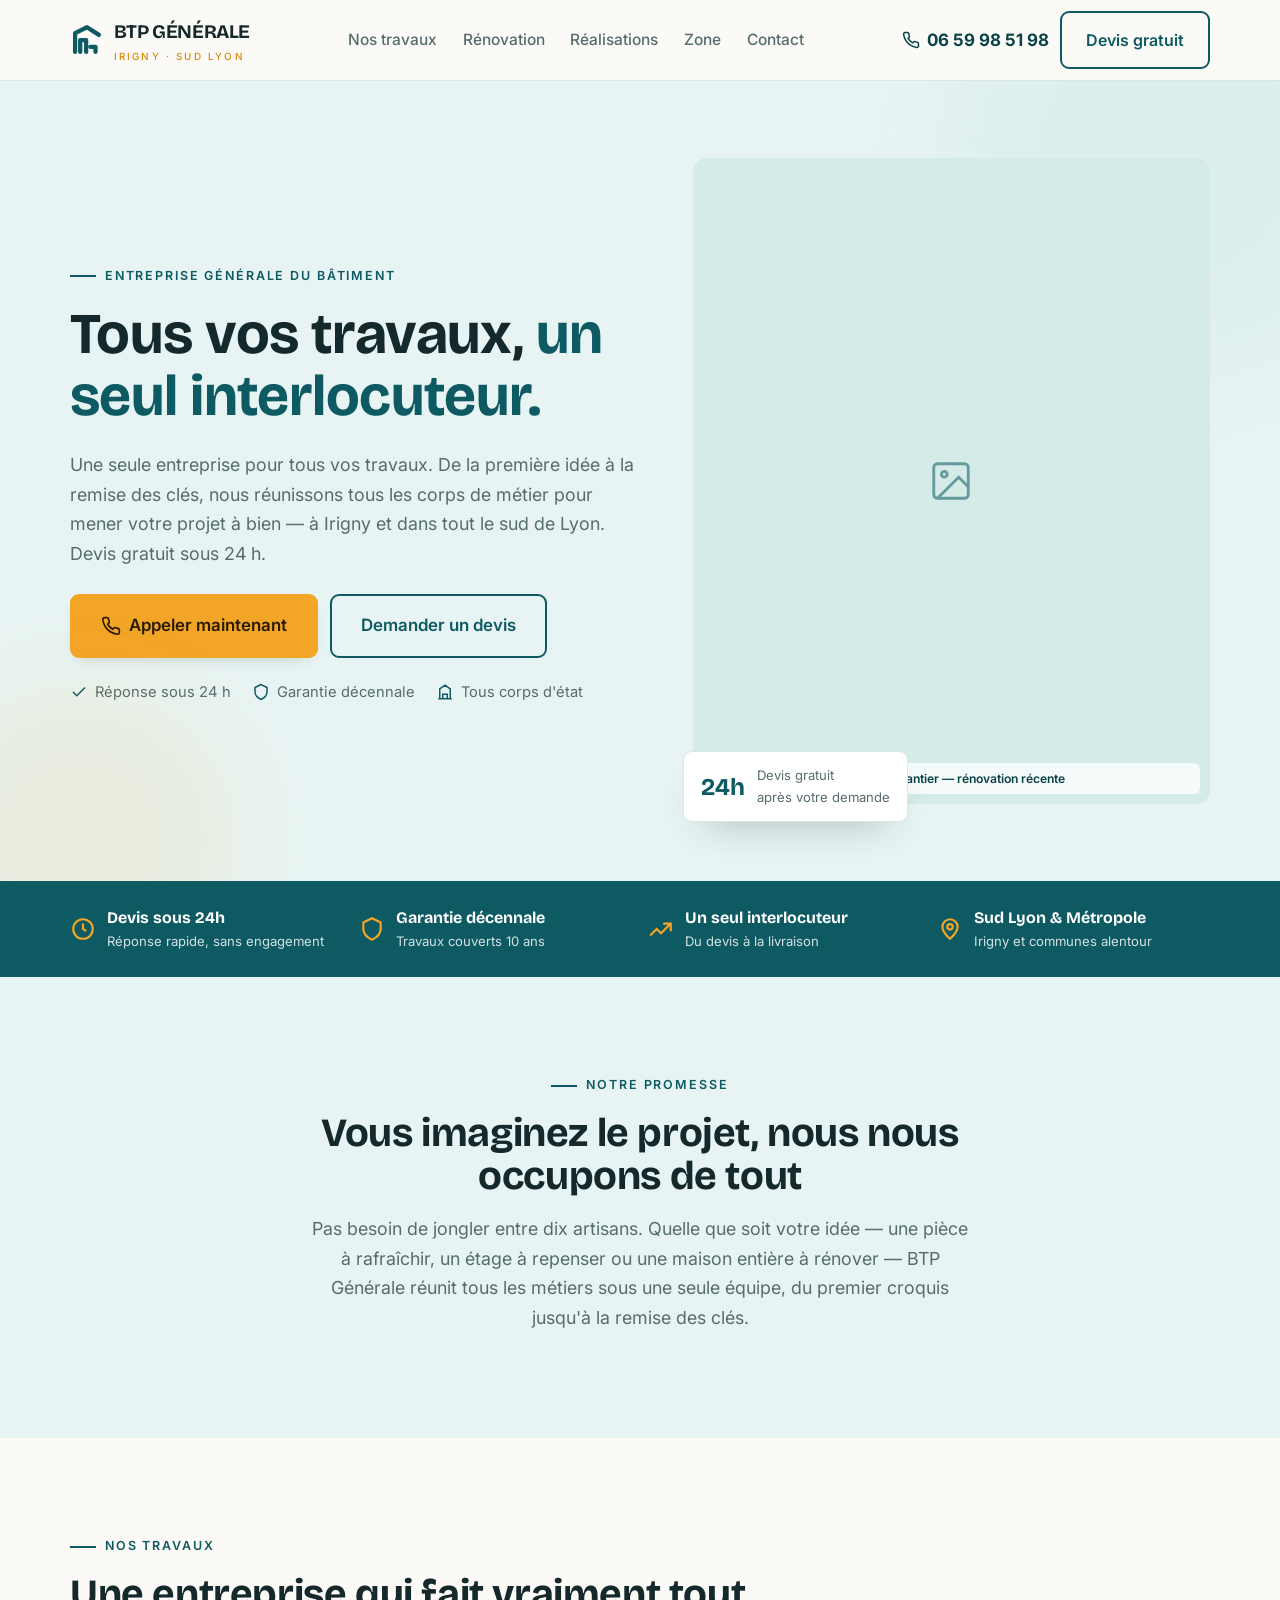
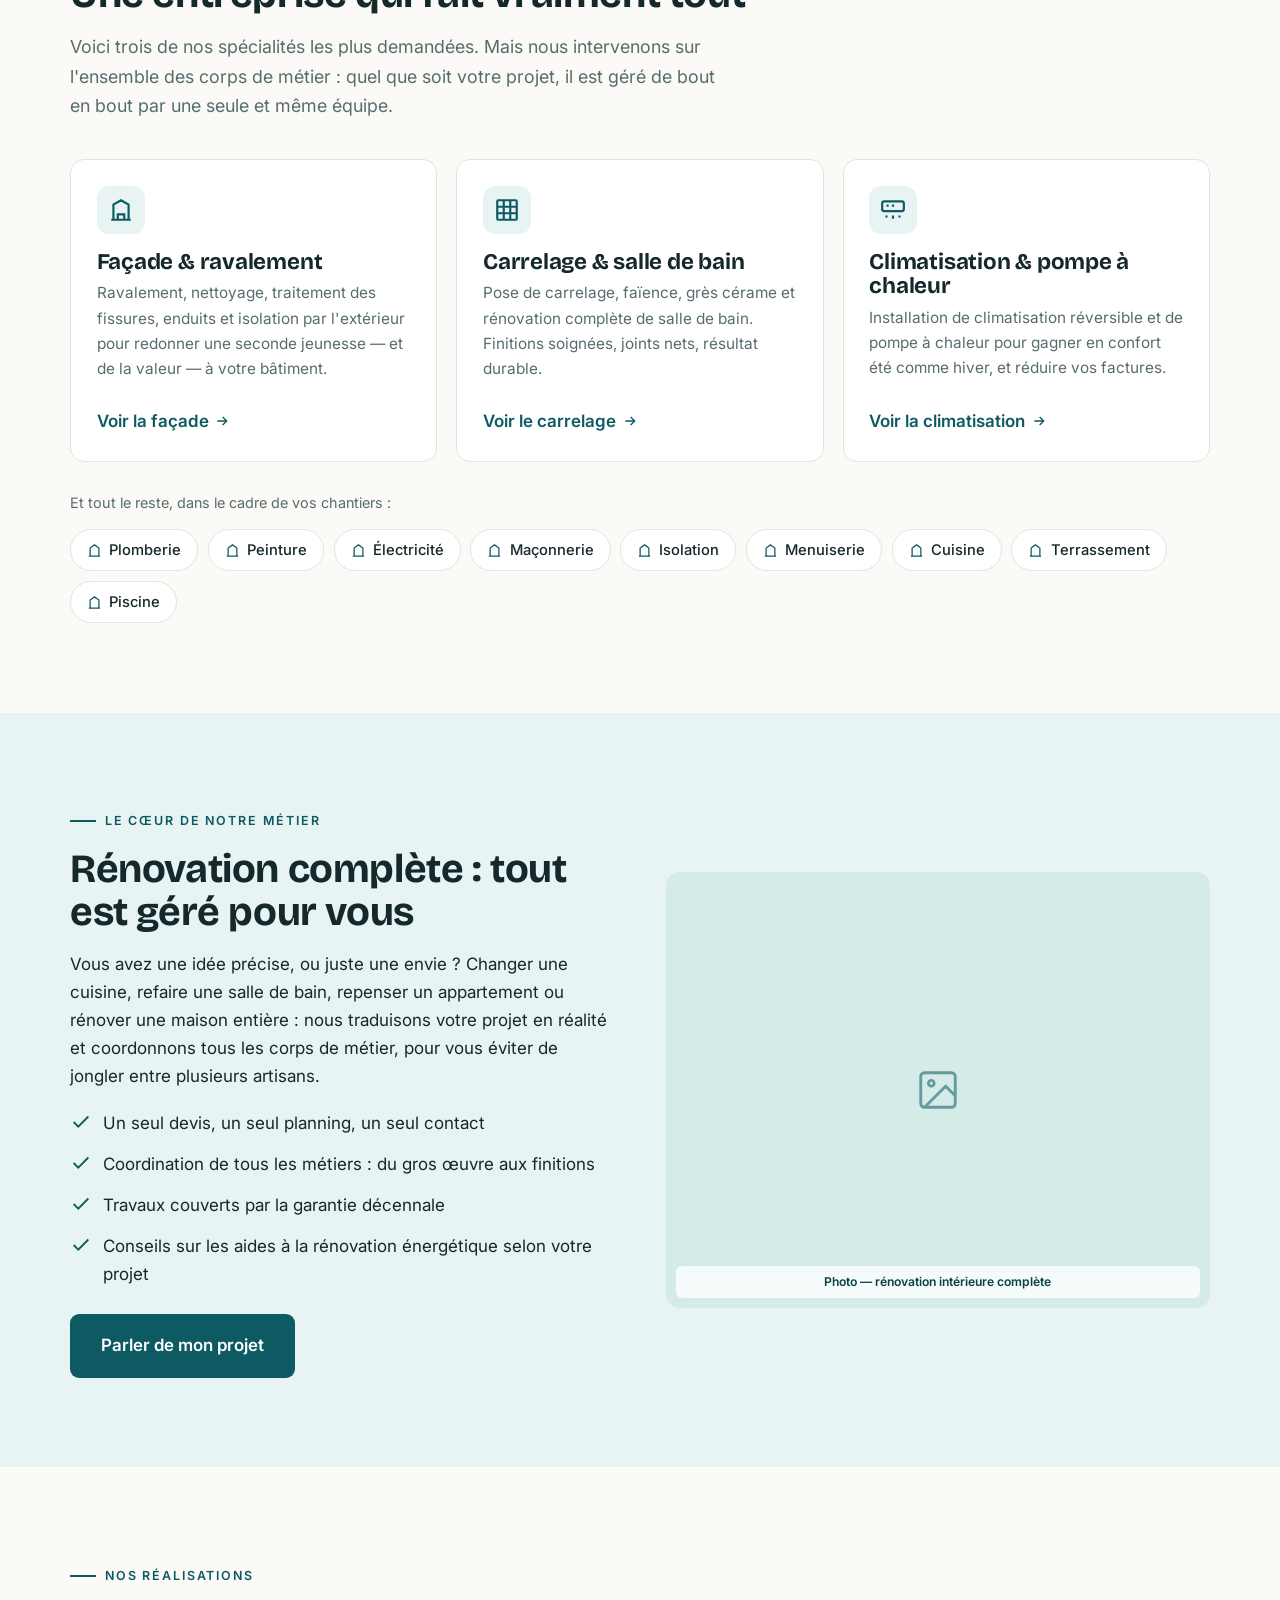
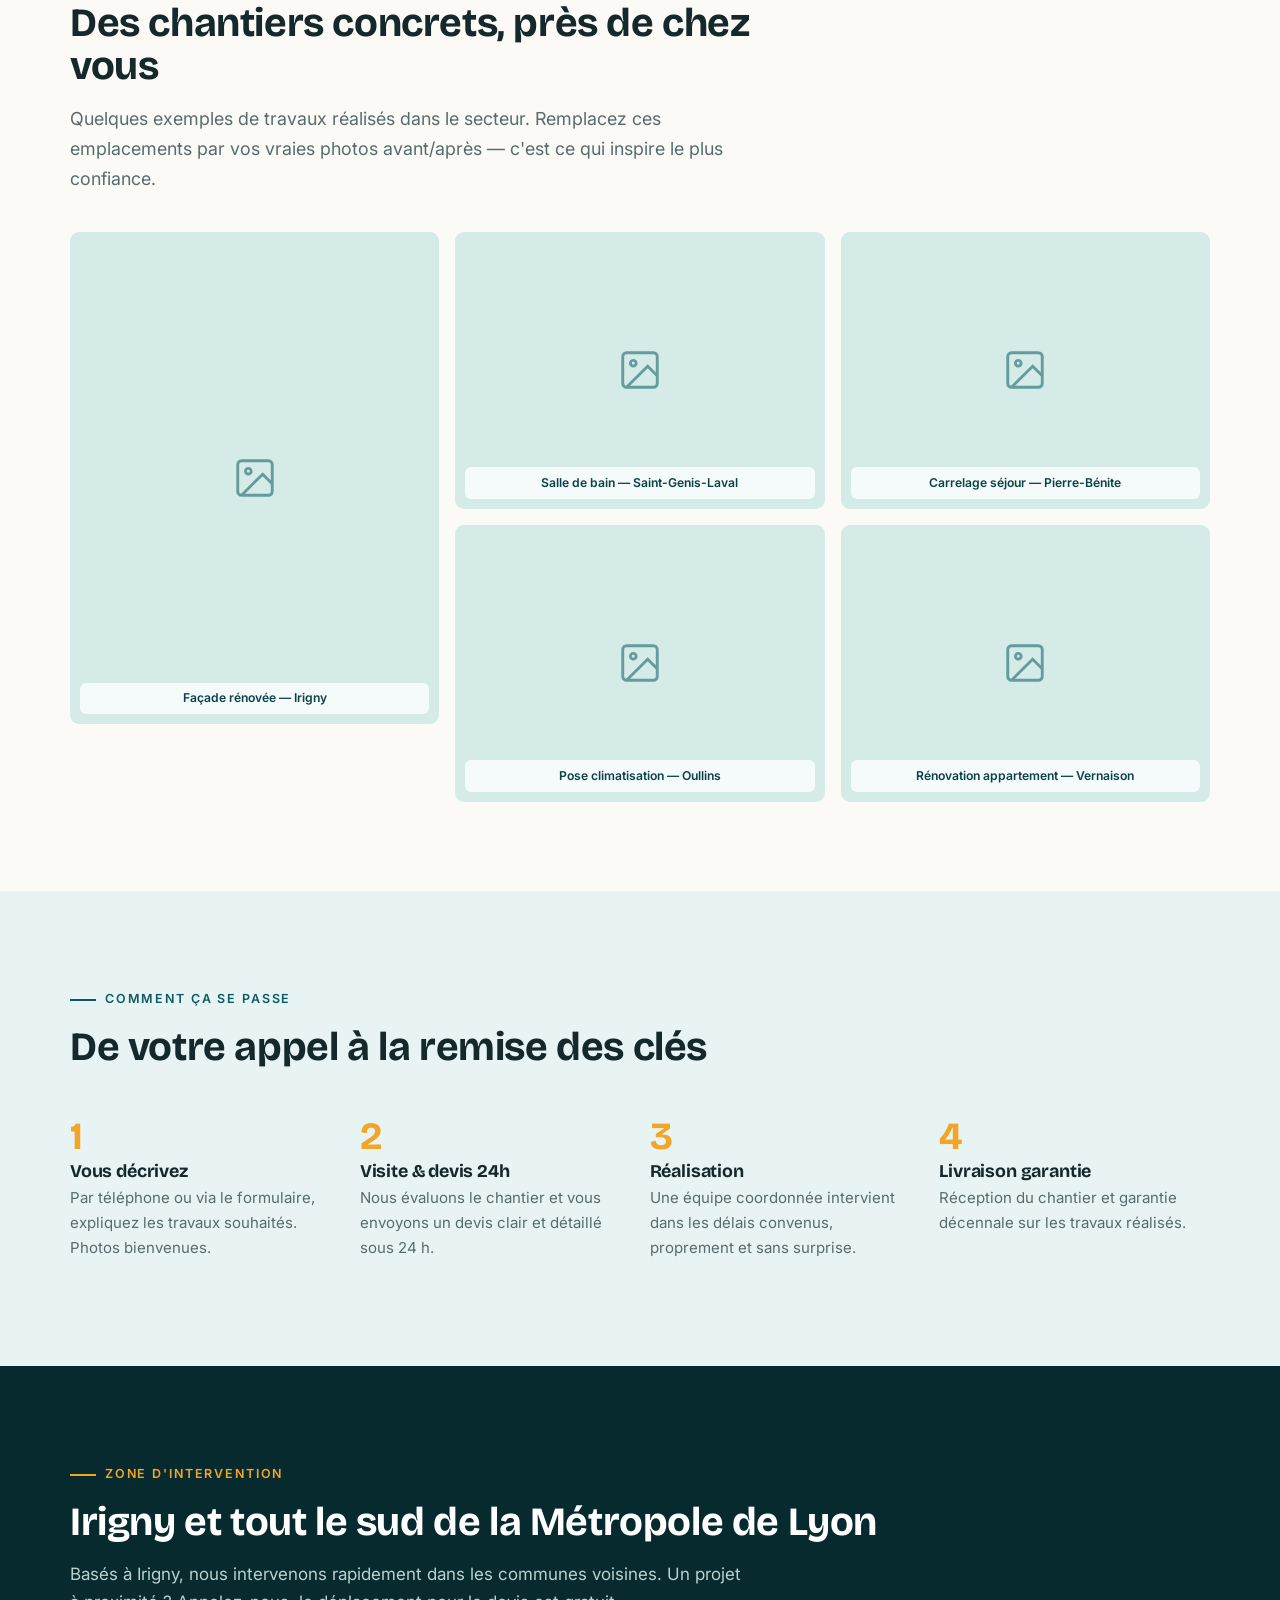
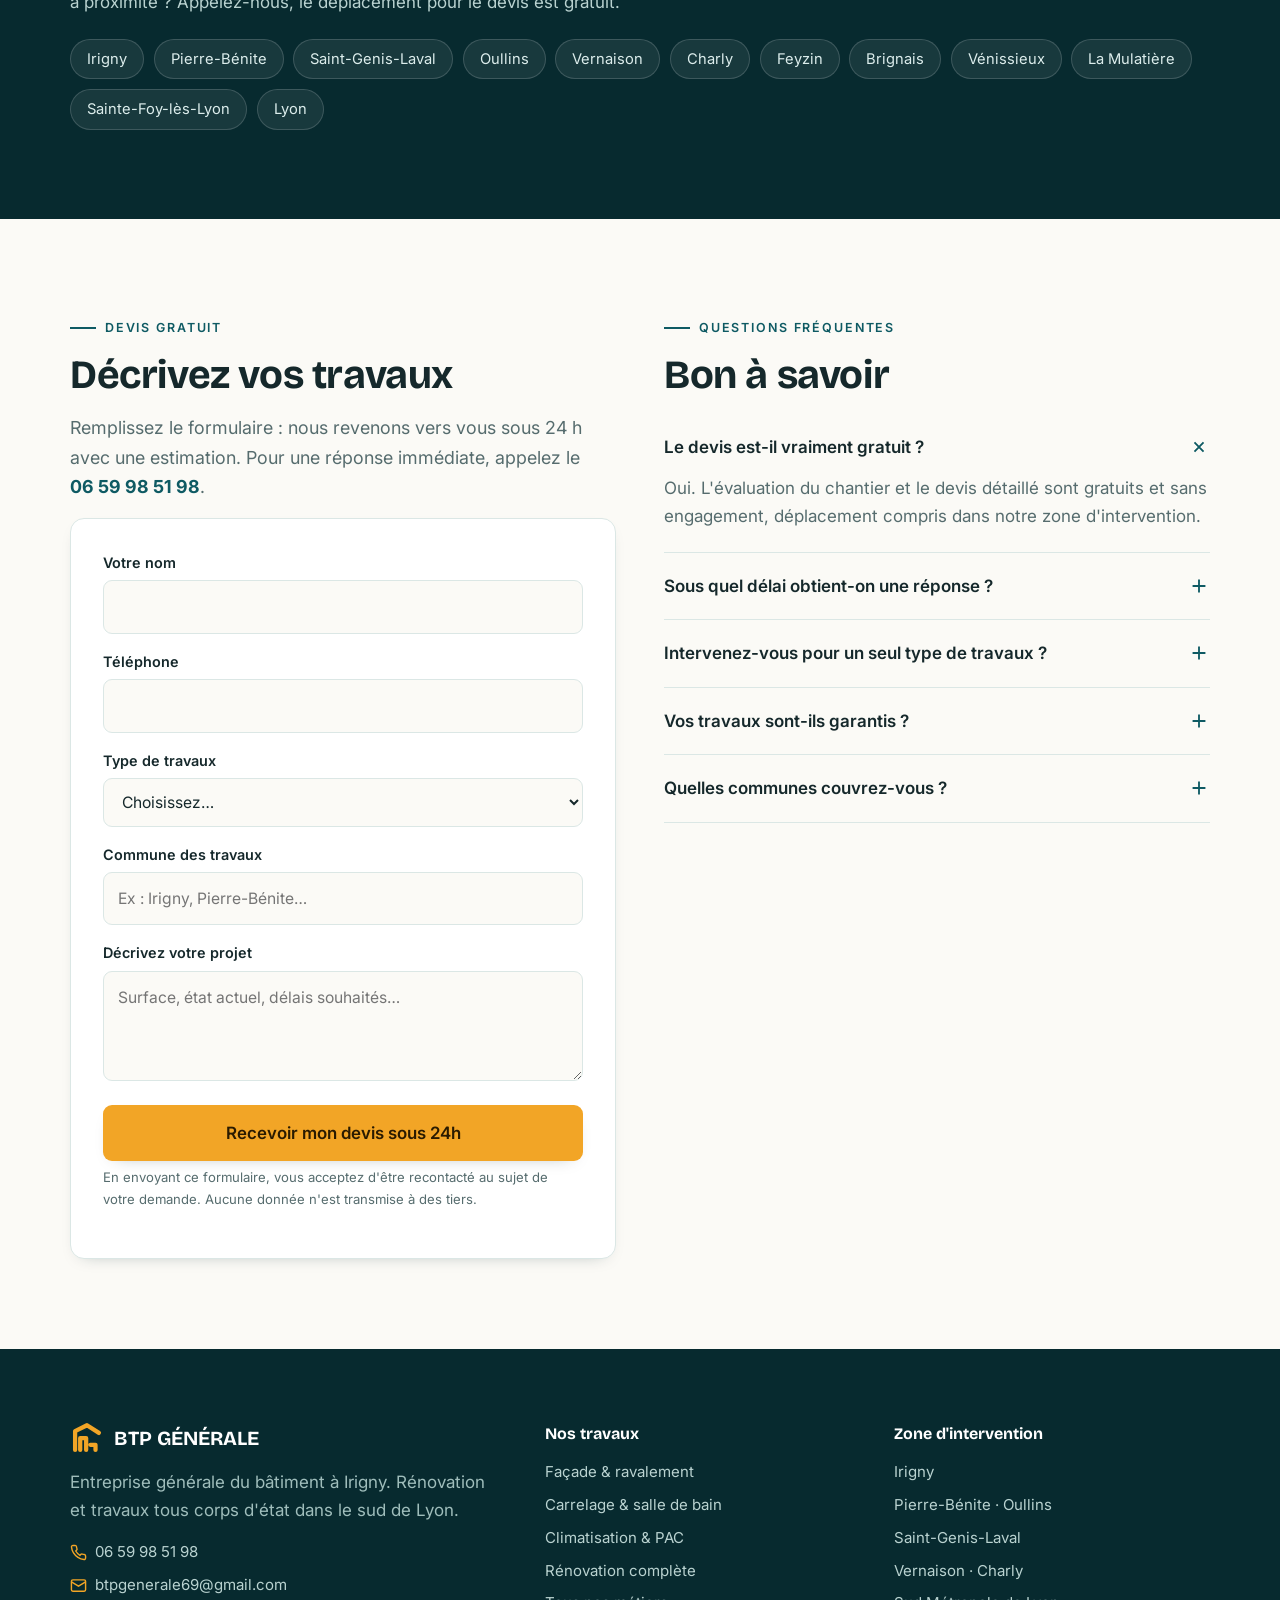
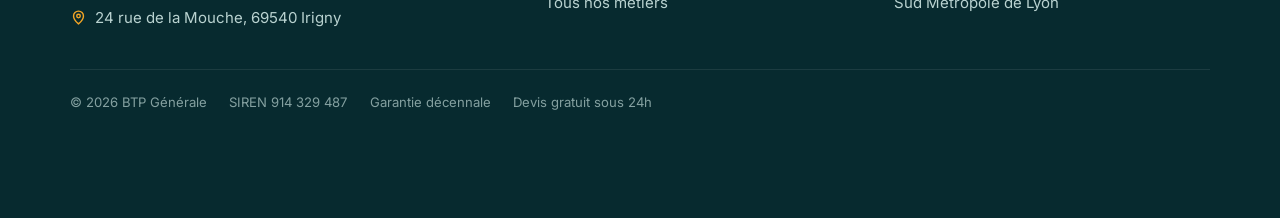
==== index.html @ 3ae877ff "Initial commit: site BTP Générale avec pages métier carrelage, climatisation, rénovation Ajout de ca" ====
<!DOCTYPE html>
<html lang="fr">
<head>
<meta charset="UTF-8">
<meta name="viewport" content="width=device-width, initial-scale=1">
<title>BTP Générale — Rénovation & travaux tous corps d'état à Irigny et sud de Lyon</title>
<meta name="description" content="Entreprise générale du bâtiment à Irigny (sud de Lyon) : façade, carrelage, climatisation, rénovation complète. Un seul interlocuteur, devis gratuit sous 24h. ☎ 06 59 98 51 98.">
<link rel="canonical" href="https://www.btpgenerale.fr/">
<meta property="og:title" content="BTP Générale — Travaux & rénovation à Irigny et sud de Lyon">
<meta property="og:description" content="Tous vos travaux, un seul interlocuteur. Devis gratuit sous 24h. Garantie décennale.">
<meta property="og:type" content="website">
<meta property="og:locale" content="fr_FR">
<link rel="preconnect" href="https://fonts.googleapis.com">
<link rel="preconnect" href="https://fonts.gstatic.com" crossorigin>
<link href="https://fonts.googleapis.com/css2?family=Bricolage+Grotesque:opsz,wght@12..96,600;12..96,700&family=Inter:wght@400;500;600;700&display=swap" rel="stylesheet">
<link rel="stylesheet" href="styles.css">
<script type="application/ld+json">
{
  "@context": "https://schema.org",
  "@type": "GeneralContractor",
  "name": "BTP Générale",
  "image": "https://www.btpgenerale.fr/logo.png",
  "@id": "https://www.btpgenerale.fr/#business",
  "url": "https://www.btpgenerale.fr/",
  "telephone": "+33659985198",
  "email": "btpgenerale69@gmail.com",
  "address": {
    "@type": "PostalAddress",
    "streetAddress": "24 rue de la Mouche",
    "addressLocality": "Irigny",
    "postalCode": "69540",
    "addressRegion": "Auvergne-Rhône-Alpes",
    "addressCountry": "FR"
  },
  "geo": { "@type": "GeoCoordinates", "latitude": 45.676, "longitude": 4.822 },
  "areaServed": [
    "Irigny","Pierre-Bénite","Saint-Genis-Laval","Oullins","Vernaison","Charly",
    "Feyzin","Brignais","Vénissieux","La Mulatière","Sainte-Foy-lès-Lyon","Lyon"
  ],
  "priceRange": "€€",
  "description": "Entreprise générale du bâtiment : façade et ravalement, carrelage, climatisation et pompe à chaleur, rénovation complète tous corps d'état.",
  "identifier": { "@type": "PropertyValue", "propertyID": "SIREN", "value": "914329487" }
}
</script>
</head>
<body>

<!-- ============================ HEADER ============================ -->
<header class="site-header" id="header">
  <div class="wrap header-inner">
    <a class="brand" href="/" aria-label="BTP Générale, accueil">
      <svg class="mark" viewBox="0 0 40 40" aria-hidden="true"><path d="M6 34V12l14-7 14 9M12 34V20h7v14M24 28h6v6"/></svg>
      <span>BTP GÉNÉRALE<small>IRIGNY · SUD LYON</small></span>
    </a>

    <nav class="nav" id="nav" aria-label="Navigation principale">
      <a class="navlink" href="#services">Nos travaux</a>
      <a class="navlink" href="#renovation">Rénovation</a>
      <a class="navlink" href="#realisations">Réalisations</a>
      <a class="navlink" href="#zone">Zone</a>
      <a class="navlink" href="#devis">Contact</a>
    </nav>

    <div class="header-cta">
      <a class="phone-pill" href="tel:+33659985198">
        <svg viewBox="0 0 24 24" fill="none" stroke="currentColor" stroke-width="2" aria-hidden="true"><path d="M22 16.92v3a2 2 0 0 1-2.18 2 19.8 19.8 0 0 1-8.63-3.07 19.5 19.5 0 0 1-6-6 19.8 19.8 0 0 1-3.07-8.67A2 2 0 0 1 4.11 2h3a2 2 0 0 1 2 1.72c.13.96.36 1.9.7 2.81a2 2 0 0 1-.45 2.11L8.09 9.91a16 16 0 0 0 6 6l1.27-1.27a2 2 0 0 1 2.11-.45c.9.34 1.85.57 2.81.7A2 2 0 0 1 22 16.92Z"/></svg>
        06 59 98 51 98
      </a>
      <a class="btn btn--ghost" href="#devis">Devis gratuit</a>
      <button class="nav-toggle" id="navToggle" aria-label="Ouvrir le menu" aria-expanded="false">
        <svg viewBox="0 0 24 24" fill="none" stroke-width="2" stroke-linecap="round"><path d="M3 6h18M3 12h18M3 18h18"/></svg>
      </button>
    </div>
  </div>
</header>

<!-- ============================= HERO ============================= -->
<section class="hero">
  <div class="wrap hero-grid">
    <div>
      <span class="eyebrow">Entreprise générale du bâtiment</span>
      <h1>Tous vos travaux, <span>un seul interlocuteur.</span></h1>
      <p class="lead">Une seule entreprise pour tous vos travaux. De la première idée à la remise des clés, nous réunissons tous les corps de métier pour mener votre projet à bien — à Irigny et dans tout le sud de Lyon. Devis gratuit sous 24&nbsp;h.</p>
      <div class="hero-actions">
        <a class="btn btn--call btn--lg" href="tel:+33659985198">
          <svg viewBox="0 0 24 24" width="20" height="20" fill="none" stroke="currentColor" stroke-width="2" aria-hidden="true"><path d="M22 16.92v3a2 2 0 0 1-2.18 2 19.8 19.8 0 0 1-8.63-3.07 19.5 19.5 0 0 1-6-6 19.8 19.8 0 0 1-3.07-8.67A2 2 0 0 1 4.11 2h3a2 2 0 0 1 2 1.72c.13.96.36 1.9.7 2.81a2 2 0 0 1-.45 2.11L8.09 9.91a16 16 0 0 0 6 6l1.27-1.27a2 2 0 0 1 2.11-.45c.9.34 1.85.57 2.81.7A2 2 0 0 1 22 16.92Z"/></svg>
          Appeler maintenant
        </a>
        <a class="btn btn--ghost btn--lg" href="#devis">Demander un devis</a>
      </div>
      <div class="hero-trust">
        <span><svg viewBox="0 0 24 24" fill="none" stroke="currentColor" stroke-width="2"><path d="M20 6 9 17l-5-5"/></svg> Réponse sous 24&nbsp;h</span>
        <span><svg viewBox="0 0 24 24" fill="none" stroke="currentColor" stroke-width="2"><path d="M12 2 4 6v6c0 5 3.4 7.7 8 10 4.6-2.3 8-5 8-10V6Z"/></svg> Garantie décennale</span>
        <span><svg viewBox="0 0 24 24" fill="none" stroke="currentColor" stroke-width="2"><path d="M3 21h18M5 21V8l7-5 7 5v13M9 21v-6h6v6"/></svg> Tous corps d'état</span>
      </div>
    </div>

    <div class="hero-media">
      <!-- REMPLACER : ajoutez <img src="photos/chantier-1.jpg" alt="..."> dans ce bloc et ajoutez la classe has-img -->
      <div class="photo-ph" data-label="Photo de chantier — rénovation récente">
        <svg viewBox="0 0 24 24" fill="none" stroke="currentColor" stroke-width="1.5"><rect x="3" y="3" width="18" height="18" rx="2"/><circle cx="8.5" cy="8.5" r="1.5"/><path d="m21 15-5-5L5 21"/></svg>
      </div>
      <div class="hero-badge">
        <b>24h</b><small>Devis gratuit<br>après votre demande</small>
      </div>
    </div>
  </div>
</section>

<!-- ====================== BANDE CONFIANCE ========================= -->
<section class="trust-band">
  <div class="wrap">
    <div class="trust-item"><svg viewBox="0 0 24 24" fill="none" stroke="currentColor" stroke-width="2"><circle cx="12" cy="12" r="9"/><path d="M12 7v5l3 2"/></svg><div><b>Devis sous 24h</b><small>Réponse rapide, sans engagement</small></div></div>
    <div class="trust-item"><svg viewBox="0 0 24 24" fill="none" stroke="currentColor" stroke-width="2"><path d="M12 2 4 6v6c0 5 3.4 7.7 8 10 4.6-2.3 8-5 8-10V6Z"/></svg><div><b>Garantie décennale</b><small>Travaux couverts 10 ans</small></div></div>
    <div class="trust-item"><svg viewBox="0 0 24 24" fill="none" stroke="currentColor" stroke-width="2"><path d="M14 7h7v7M21 7l-9 9-4-4-6 6"/></svg><div><b>Un seul interlocuteur</b><small>Du devis à la livraison</small></div></div>
    <div class="trust-item"><svg viewBox="0 0 24 24" fill="none" stroke="currentColor" stroke-width="2"><path d="M12 21s-7-5.5-7-11a7 7 0 0 1 14 0c0 5.5-7 11-7 11Z"/><circle cx="12" cy="10" r="2.5"/></svg><div><b>Sud Lyon & Métropole</b><small>Irigny et communes alentour</small></div></div>
  </div>
</section>

<!-- =========================== PROMESSE =========================== -->
<section class="section section--tint">
  <div class="wrap" style="text-align:center;max-width:760px;margin-inline:auto">
    <span class="eyebrow" style="justify-content:center">Notre promesse</span>
    <h2>Vous imaginez le projet, nous nous occupons de tout</h2>
    <p class="lead" style="margin-inline:auto">Pas besoin de jongler entre dix artisans. Quelle que soit votre idée — une pièce à rafraîchir, un étage à repenser ou une maison entière à rénover — BTP Générale réunit tous les métiers sous une seule équipe, du premier croquis jusqu'à la remise des clés.</p>
  </div>
</section>

<!-- ============================ SERVICES ========================== -->
<section class="section" id="services">
  <div class="wrap">
    <div class="section-head">
      <span class="eyebrow">Nos travaux</span>
      <h2>Une entreprise qui fait vraiment tout</h2>
      <p class="lead">Voici trois de nos spécialités les plus demandées. Mais nous intervenons sur l'ensemble des corps de métier : quel que soit votre projet, il est géré de bout en bout par une seule et même équipe.</p>
    </div>

    <div class="cards">
      <article class="card">
        <div class="ico"><svg viewBox="0 0 24 24" fill="none" stroke="currentColor" stroke-width="2"><path d="M3 21h18M5 21V7l7-4 7 4v14M9 21v-5h6v5M8 11h.01M12 11h.01M16 11h.01"/></svg></div>
        <h3>Façade & ravalement</h3>
        <p>Ravalement, nettoyage, traitement des fissures, enduits et isolation par l'extérieur pour redonner une seconde jeunesse — et de la valeur — à votre bâtiment.</p>
        <a class="more" href="facade.html">Voir la façade <svg viewBox="0 0 24 24" fill="none" stroke="currentColor" stroke-width="2"><path d="M5 12h14M13 6l6 6-6 6"/></svg></a>
      </article>

      <article class="card">
        <div class="ico"><svg viewBox="0 0 24 24" fill="none" stroke="currentColor" stroke-width="2"><rect x="3" y="3" width="18" height="18" rx="1"/><path d="M3 9h18M9 3v18M3 15h18M15 3v18"/></svg></div>
        <h3>Carrelage & salle de bain</h3>
        <p>Pose de carrelage, faïence, grès cérame et rénovation complète de salle de bain. Finitions soignées, joints nets, résultat durable.</p>
        <a class="more" href="carrelage.html">Voir le carrelage <svg viewBox="0 0 24 24" fill="none" stroke="currentColor" stroke-width="2"><path d="M5 12h14M13 6l6 6-6 6"/></svg></a>
      </article>

      <article class="card">
        <div class="ico"><svg viewBox="0 0 24 24" fill="none" stroke="currentColor" stroke-width="2"><rect x="2" y="4" width="20" height="9" rx="2"/><path d="M6 17v2M12 17v3M18 17v2M6 8h2M11 8h2"/></svg></div>
        <h3>Climatisation & pompe à chaleur</h3>
        <p>Installation de climatisation réversible et de pompe à chaleur pour gagner en confort été comme hiver, et réduire vos factures.</p>
        <a class="more" href="climatisation.html">Voir la climatisation <svg viewBox="0 0 24 24" fill="none" stroke="currentColor" stroke-width="2"><path d="M5 12h14M13 6l6 6-6 6"/></svg></a>
      </article>
    </div>

    <div class="chips">
      <span class="label">Et tout le reste, dans le cadre de vos chantiers :</span>
      <span class="chip"><svg viewBox="0 0 24 24" fill="none" stroke="currentColor" stroke-width="2"><path d="M3 21h18M5 21V8l7-5 7 5v13"/></svg> Plomberie</span>
      <span class="chip"><svg viewBox="0 0 24 24" fill="none" stroke="currentColor" stroke-width="2"><path d="M3 21h18M5 21V8l7-5 7 5v13"/></svg> Peinture</span>
      <span class="chip"><svg viewBox="0 0 24 24" fill="none" stroke="currentColor" stroke-width="2"><path d="M3 21h18M5 21V8l7-5 7 5v13"/></svg> Électricité</span>
      <span class="chip"><svg viewBox="0 0 24 24" fill="none" stroke="currentColor" stroke-width="2"><path d="M3 21h18M5 21V8l7-5 7 5v13"/></svg> Maçonnerie</span>
      <span class="chip"><svg viewBox="0 0 24 24" fill="none" stroke="currentColor" stroke-width="2"><path d="M3 21h18M5 21V8l7-5 7 5v13"/></svg> Isolation</span>
      <span class="chip"><svg viewBox="0 0 24 24" fill="none" stroke="currentColor" stroke-width="2"><path d="M3 21h18M5 21V8l7-5 7 5v13"/></svg> Menuiserie</span>
      <span class="chip"><svg viewBox="0 0 24 24" fill="none" stroke="currentColor" stroke-width="2"><path d="M3 21h18M5 21V8l7-5 7 5v13"/></svg> Cuisine</span>
      <span class="chip"><svg viewBox="0 0 24 24" fill="none" stroke="currentColor" stroke-width="2"><path d="M3 21h18M5 21V8l7-5 7 5v13"/></svg> Terrassement</span>
      <span class="chip"><svg viewBox="0 0 24 24" fill="none" stroke="currentColor" stroke-width="2"><path d="M3 21h18M5 21V8l7-5 7 5v13"/></svg> Piscine</span>
    </div>
  </div>
</section>

<!-- =========================== RÉNOVATION ========================= -->
<section class="section section--tint" id="renovation">
  <div class="wrap split">
    <div>
      <span class="eyebrow">Le cœur de notre métier</span>
      <h2>Rénovation complète : tout est géré pour vous</h2>
      <p>Vous avez une idée précise, ou juste une envie&nbsp;? Changer une cuisine, refaire une salle de bain, repenser un appartement ou rénover une maison entière : nous traduisons votre projet en réalité et coordonnons tous les corps de métier, pour vous éviter de jongler entre plusieurs artisans.</p>
      <ul>
        <li><svg viewBox="0 0 24 24" fill="none" stroke="currentColor" stroke-width="2"><path d="M20 6 9 17l-5-5"/></svg> Un seul devis, un seul planning, un seul contact</li>
        <li><svg viewBox="0 0 24 24" fill="none" stroke="currentColor" stroke-width="2"><path d="M20 6 9 17l-5-5"/></svg> Coordination de tous les métiers : du gros œuvre aux finitions</li>
        <li><svg viewBox="0 0 24 24" fill="none" stroke="currentColor" stroke-width="2"><path d="M20 6 9 17l-5-5"/></svg> Travaux couverts par la garantie décennale</li>
        <li><svg viewBox="0 0 24 24" fill="none" stroke="currentColor" stroke-width="2"><path d="M20 6 9 17l-5-5"/></svg> Conseils sur les aides à la rénovation énergétique selon votre projet</li>
      </ul>
      <a class="btn btn--solid btn--lg" href="renovation.html">Parler de mon projet</a>
    </div>
    <div>
      <!-- REMPLACER par une photo de rénovation complète -->
      <div class="photo-ph" data-label="Photo — rénovation intérieure complète">
        <svg viewBox="0 0 24 24" fill="none" stroke="currentColor" stroke-width="1.5"><rect x="3" y="3" width="18" height="18" rx="2"/><circle cx="8.5" cy="8.5" r="1.5"/><path d="m21 15-5-5L5 21"/></svg>
      </div>
    </div>
  </div>
</section>

<!-- ========================= RÉALISATIONS ========================= -->
<section class="section" id="realisations">
  <div class="wrap">
    <div class="section-head">
      <span class="eyebrow">Nos réalisations</span>
      <h2>Des chantiers concrets, près de chez vous</h2>
      <p class="lead">Quelques exemples de travaux réalisés dans le secteur. Remplacez ces emplacements par vos vraies photos avant/après — c'est ce qui inspire le plus confiance.</p>
    </div>
    <!-- REMPLACER chaque .photo-ph par <div class="photo-ph has-img"><img src="photos/xxx.jpg" alt="description"></div> -->
    <div class="gallery">
      <div class="photo-ph tall" data-label="Façade rénovée — Irigny"><svg viewBox="0 0 24 24" fill="none" stroke="currentColor" stroke-width="1.5"><rect x="3" y="3" width="18" height="18" rx="2"/><circle cx="8.5" cy="8.5" r="1.5"/><path d="m21 15-5-5L5 21"/></svg></div>
      <div class="photo-ph" data-label="Salle de bain — Saint-Genis-Laval"><svg viewBox="0 0 24 24" fill="none" stroke="currentColor" stroke-width="1.5"><rect x="3" y="3" width="18" height="18" rx="2"/><circle cx="8.5" cy="8.5" r="1.5"/><path d="m21 15-5-5L5 21"/></svg></div>
      <div class="photo-ph" data-label="Carrelage séjour — Pierre-Bénite"><svg viewBox="0 0 24 24" fill="none" stroke="currentColor" stroke-width="1.5"><rect x="3" y="3" width="18" height="18" rx="2"/><circle cx="8.5" cy="8.5" r="1.5"/><path d="m21 15-5-5L5 21"/></svg></div>
      <div class="photo-ph" data-label="Pose climatisation — Oullins"><svg viewBox="0 0 24 24" fill="none" stroke="currentColor" stroke-width="1.5"><rect x="3" y="3" width="18" height="18" rx="2"/><circle cx="8.5" cy="8.5" r="1.5"/><path d="m21 15-5-5L5 21"/></svg></div>
      <div class="photo-ph" data-label="Rénovation appartement — Vernaison"><svg viewBox="0 0 24 24" fill="none" stroke="currentColor" stroke-width="1.5"><rect x="3" y="3" width="18" height="18" rx="2"/><circle cx="8.5" cy="8.5" r="1.5"/><path d="m21 15-5-5L5 21"/></svg></div>
    </div>
  </div>
</section>

<!-- ========================== PROCESSUS =========================== -->
<section class="section section--tint">
  <div class="wrap">
    <div class="section-head">
      <span class="eyebrow">Comment ça se passe</span>
      <h2>De votre appel à la remise des clés</h2>
    </div>
    <div class="steps">
      <div class="step"><div class="num">1</div><h3>Vous décrivez</h3><p>Par téléphone ou via le formulaire, expliquez les travaux souhaités. Photos bienvenues.</p></div>
      <div class="step"><div class="num">2</div><h3>Visite & devis 24h</h3><p>Nous évaluons le chantier et vous envoyons un devis clair et détaillé sous 24&nbsp;h.</p></div>
      <div class="step"><div class="num">3</div><h3>Réalisation</h3><p>Une équipe coordonnée intervient dans les délais convenus, proprement et sans surprise.</p></div>
      <div class="step"><div class="num">4</div><h3>Livraison garantie</h3><p>Réception du chantier et garantie décennale sur les travaux réalisés.</p></div>
    </div>
  </div>
</section>

<!-- ============================== ZONE ============================ -->
<section class="section section--dark" id="zone">
  <div class="wrap">
    <span class="eyebrow">Zone d'intervention</span>
    <h2>Irigny et tout le sud de la Métropole de Lyon</h2>
    <p style="max-width:62ch;color:#B9D2D0">Basés à Irigny, nous intervenons rapidement dans les communes voisines. Un projet à proximité&nbsp;? Appelez-nous, le déplacement pour le devis est gratuit.</p>
    <div class="zone-list">
      <span>Irigny</span><span>Pierre-Bénite</span><span>Saint-Genis-Laval</span><span>Oullins</span>
      <span>Vernaison</span><span>Charly</span><span>Feyzin</span><span>Brignais</span>
      <span>Vénissieux</span><span>La Mulatière</span><span>Sainte-Foy-lès-Lyon</span><span>Lyon</span>
    </div>
  </div>
</section>

<!-- =========================== DEVIS + FAQ ======================== -->
<section class="section" id="devis">
  <div class="wrap contact-grid">
    <div>
      <span class="eyebrow">Devis gratuit</span>
      <h2>Décrivez vos travaux</h2>
      <p class="lead">Remplissez le formulaire : nous revenons vers vous sous 24&nbsp;h avec une estimation. Pour une réponse immédiate, appelez le <a href="tel:+33659985198"><b>06&nbsp;59&nbsp;98&nbsp;51&nbsp;98</b></a>.</p>

      <form class="form-card" id="devisForm" name="devis" method="POST"
            action="https://formspree.io/f/VOTRE_ID" novalidate>
        <!-- DÉPLOIEMENT : remplacez l'action par votre identifiant Formspree,
             OU si vous hébergez sur Netlify, ajoutez l'attribut « netlify » à cette balise form. -->
        <div class="field">
          <label for="nom">Votre nom</label>
          <input id="nom" name="nom" type="text" autocomplete="name" required>
        </div>
        <div class="field">
          <label for="tel">Téléphone</label>
          <input id="tel" name="telephone" type="tel" autocomplete="tel" required>
        </div>
        <div class="field">
          <label for="type">Type de travaux</label>
          <select id="type" name="type_travaux" required>
            <option value="" selected disabled>Choisissez…</option>
            <option>Façade / ravalement</option>
            <option>Carrelage / salle de bain</option>
            <option>Climatisation / pompe à chaleur</option>
            <option>Rénovation complète</option>
            <option>Plomberie</option>
            <option>Peinture</option>
            <option>Maçonnerie / terrassement</option>
            <option>Piscine</option>
            <option>Autre</option>
          </select>
        </div>
        <div class="field">
          <label for="ville">Commune des travaux</label>
          <input id="ville" name="ville" type="text" placeholder="Ex : Irigny, Pierre-Bénite…">
        </div>
        <div class="field">
          <label for="msg">Décrivez votre projet</label>
          <textarea id="msg" name="message" placeholder="Surface, état actuel, délais souhaités…"></textarea>
        </div>
        <button class="btn btn--call btn--lg" type="submit" style="width:100%">Recevoir mon devis sous 24h</button>
        <p class="form-note">En envoyant ce formulaire, vous acceptez d'être recontacté au sujet de votre demande. Aucune donnée n'est transmise à des tiers.</p>
      </form>
      <div class="form-ok" id="formOk">Merci, votre demande est bien notée. Nous vous recontactons sous 24&nbsp;h. Pour une urgence, appelez le 06&nbsp;59&nbsp;98&nbsp;51&nbsp;98.</div>
    </div>

    <div>
      <span class="eyebrow">Questions fréquentes</span>
      <h2>Bon à savoir</h2>
      <div class="faq">
        <details open>
          <summary>Le devis est-il vraiment gratuit ?<svg class="pm" viewBox="0 0 24 24" fill="none" stroke="currentColor" stroke-width="2"><path d="M12 5v14M5 12h14"/></svg></summary>
          <p>Oui. L'évaluation du chantier et le devis détaillé sont gratuits et sans engagement, déplacement compris dans notre zone d'intervention.</p>
        </details>
        <details>
          <summary>Sous quel délai obtient-on une réponse ?<svg class="pm" viewBox="0 0 24 24" fill="none" stroke="currentColor" stroke-width="2"><path d="M12 5v14M5 12h14"/></svg></summary>
          <p>Nous revenons vers vous sous 24&nbsp;h après votre appel ou votre demande en ligne pour convenir d'une visite et établir le devis.</p>
        </details>
        <details>
          <summary>Intervenez-vous pour un seul type de travaux ?<svg class="pm" viewBox="0 0 24 24" fill="none" stroke="currentColor" stroke-width="2"><path d="M12 5v14M5 12h14"/></svg></summary>
          <p>Oui, aussi bien pour un chantier ciblé (façade, carrelage, climatisation…) que pour une rénovation complète coordonnée de A à Z.</p>
        </details>
        <details>
          <summary>Vos travaux sont-ils garantis ?<svg class="pm" viewBox="0 0 24 24" fill="none" stroke="currentColor" stroke-width="2"><path d="M12 5v14M5 12h14"/></svg></summary>
          <p>Oui, nos travaux sont couverts par la garantie décennale, qui protège les ouvrages réalisés pendant dix ans.</p>
        </details>
        <details>
          <summary>Quelles communes couvrez-vous ?<svg class="pm" viewBox="0 0 24 24" fill="none" stroke="currentColor" stroke-width="2"><path d="M12 5v14M5 12h14"/></svg></summary>
          <p>Irigny et le sud de la Métropole de Lyon : Pierre-Bénite, Saint-Genis-Laval, Oullins, Vernaison, Charly, Feyzin, Brignais, Vénissieux et Lyon.</p>
        </details>
      </div>
    </div>
  </div>
</section>

<!-- ============================= FOOTER =========================== -->
<footer class="site-footer">
  <div class="wrap footer-grid">
    <div>
      <div class="foot-brand">
        <svg class="mark" width="34" height="34" viewBox="0 0 40 40" aria-hidden="true"><path d="M6 34V12l14-7 14 9M12 34V20h7v14M24 28h6v6" fill="none" stroke-width="5" stroke-linecap="round" stroke-linejoin="round"/></svg>
        BTP GÉNÉRALE
      </div>
      <p style="color:#9FBDBB;max-width:38ch">Entreprise générale du bâtiment à Irigny. Rénovation et travaux tous corps d'état dans le sud de Lyon.</p>
      <div class="foot-contact">
        <a href="tel:+33659985198"><svg viewBox="0 0 24 24" fill="none" stroke="currentColor" stroke-width="2"><path d="M22 16.92v3a2 2 0 0 1-2.18 2 19.8 19.8 0 0 1-8.63-3.07 19.5 19.5 0 0 1-6-6 19.8 19.8 0 0 1-3.07-8.67A2 2 0 0 1 4.11 2h3a2 2 0 0 1 2 1.72c.13.96.36 1.9.7 2.81a2 2 0 0 1-.45 2.11L8.09 9.91a16 16 0 0 0 6 6l1.27-1.27a2 2 0 0 1 2.11-.45c.9.34 1.85.57 2.81.7A2 2 0 0 1 22 16.92Z"/></svg> 06 59 98 51 98</a>
        <a href="mailto:btpgenerale69@gmail.com"><svg viewBox="0 0 24 24" fill="none" stroke="currentColor" stroke-width="2"><rect x="2" y="4" width="20" height="16" rx="2"/><path d="m22 7-10 6L2 7"/></svg> btpgenerale69@gmail.com</a>
        <span style="display:inline-flex;gap:.5rem;align-items:flex-start"><svg viewBox="0 0 24 24" width="17" height="17" fill="none" stroke="var(--ambre)" stroke-width="2" style="flex:none;margin-top:3px"><path d="M12 21s-7-5.5-7-11a7 7 0 0 1 14 0c0 5.5-7 11-7 11Z"/><circle cx="12" cy="10" r="2.5"/></svg> 24 rue de la Mouche, 69540 Irigny</span>
      </div>
    </div>

    <div>
      <h4>Nos travaux</h4>
      <ul>
        <li><a href="facade.html">Façade & ravalement</a></li>
        <li><a href="carrelage.html">Carrelage & salle de bain</a></li>
        <li><a href="climatisation.html">Climatisation & PAC</a></li>
        <li><a href="renovation.html">Rénovation complète</a></li>
        <li><a href="#services">Tous nos métiers</a></li>
      </ul>
    </div>

    <div>
      <h4>Zone d'intervention</h4>
      <ul>
        <li><a href="#zone">Irigny</a></li>
        <li><a href="#zone">Pierre-Bénite · Oullins</a></li>
        <li><a href="#zone">Saint-Genis-Laval</a></li>
        <li><a href="#zone">Vernaison · Charly</a></li>
        <li><a href="#zone">Sud Métropole de Lyon</a></li>
      </ul>
    </div>
  </div>
  <div class="wrap legal">
    <span>© <span id="year"></span> BTP Générale</span>
    <span>SIREN 914 329 487</span>
    <span>Garantie décennale</span>
    <span>Devis gratuit sous 24h</span>
  </div>
</footer>

<!-- ====================== BARRE D'APPEL MOBILE ==================== -->
<div class="callbar">
  <a class="btn btn--call" href="tel:+33659985198">
    <svg viewBox="0 0 24 24" width="20" height="20" fill="none" stroke="currentColor" stroke-width="2"><path d="M22 16.92v3a2 2 0 0 1-2.18 2 19.8 19.8 0 0 1-8.63-3.07 19.5 19.5 0 0 1-6-6 19.8 19.8 0 0 1-3.07-8.67A2 2 0 0 1 4.11 2h3a2 2 0 0 1 2 1.72c.13.96.36 1.9.7 2.81a2 2 0 0 1-.45 2.11L8.09 9.91a16 16 0 0 0 6 6l1.27-1.27a2 2 0 0 1 2.11-.45c.9.34 1.85.57 2.81.7A2 2 0 0 1 22 16.92Z"/></svg>
    Appeler
  </a>
  <a class="btn btn--solid" href="#devis">Devis 24h</a>
</div>

<script>
  document.getElementById('year').textContent = new Date().getFullYear();

  // Menu mobile
  var toggle = document.getElementById('navToggle'), nav = document.getElementById('nav');
  toggle.addEventListener('click', function () {
    var open = nav.classList.toggle('is-open');
    toggle.setAttribute('aria-expanded', open);
  });
  nav.querySelectorAll('a').forEach(function (a) {
    a.addEventListener('click', function () { nav.classList.remove('is-open'); toggle.setAttribute('aria-expanded', false); });
  });

  // Ombre du header au scroll
  var header = document.getElementById('header');
  window.addEventListener('scroll', function () {
    header.classList.toggle('is-scrolled', window.scrollY > 8);
  }, { passive: true });

  // Confirmation du formulaire (à brancher sur votre service d'envoi)
  var form = document.getElementById('devisForm'), ok = document.getElementById('formOk');
  form.addEventListener('submit', function (e) {
    if (!form.checkValidity()) return;       // laisse la validation native opérer
    if (form.action.indexOf('VOTRE_ID') !== -1) {  // pas encore branché : démo
      e.preventDefault();
      form.style.display = 'none';
      ok.style.display = 'block';
      ok.scrollIntoView({ behavior: 'smooth', block: 'center' });
    }
  });
</script>
</body>
</html>
---- styles.css ----
/* ===========================================================
   BTP GÉNÉRALE — Système de design partagé
   Couleurs dérivées du logo (bleu-canard, aqua, ambre).
   Mobile-first, sans framework, rapide à charger.
   =========================================================== */

:root {
  /* Couleurs */
  --ink:      #15282B;   /* texte principal */
  --ink-2:    #566C6E;   /* texte secondaire */
  --petrol:   #0E5A63;   /* couleur de marque */
  --petrol-d: #0A4248;   /* marque foncée */
  --encre:    #072A2F;   /* fonds sombres (header/footer) */
  --brume:    #E8F4F3;   /* lavis aqua clair */
  --brume-2:  #D4EBE8;   /* lavis aqua un peu plus dense */
  --ambre:    #F2A526;   /* couleur d'action (CTA) */
  --ambre-d:  #D98A0E;   /* CTA survol */
  --craie:    #FBFAF6;   /* fond de page */
  --white:    #FFFFFF;
  --line:     #DBE7E5;   /* bordures discrètes */

  /* Typographie */
  --font-display: 'Bricolage Grotesque', system-ui, -apple-system, sans-serif;
  --font-body:    'Inter', system-ui, -apple-system, sans-serif;

  --radius: 14px;
  --radius-sm: 9px;
  --shadow: 0 18px 40px -24px rgba(7, 42, 47, .45);
  --shadow-sm: 0 6px 18px -12px rgba(7, 42, 47, .4);
  --maxw: 1140px;
}

/* ----------------------------- Base ----------------------------- */
* { box-sizing: border-box; }
html { scroll-behavior: smooth; -webkit-text-size-adjust: 100%; }
@media (prefers-reduced-motion: reduce) {
  html { scroll-behavior: auto; }
  * { animation: none !important; transition: none !important; }
}

body {
  margin: 0;
  font-family: var(--font-body);
  color: var(--ink);
  background: var(--craie);
  line-height: 1.65;
  font-size: 17px;
  -webkit-font-smoothing: antialiased;
}

h1, h2, h3 { font-family: var(--font-display); font-weight: 700; line-height: 1.08; color: var(--ink); margin: 0 0 .4em; letter-spacing: -.01em; }
h1 { font-size: clamp(2.2rem, 5.4vw, 3.6rem); }
h2 { font-size: clamp(1.7rem, 3.6vw, 2.5rem); }
h3 { font-size: clamp(1.15rem, 2vw, 1.4rem); }
p  { margin: 0 0 1rem; }
a  { color: var(--petrol); text-decoration: none; }
img { max-width: 100%; display: block; }

:focus-visible { outline: 3px solid var(--ambre); outline-offset: 2px; border-radius: 4px; }

/* ----------------------------- Layout --------------------------- */
.wrap { width: min(var(--maxw), 92%); margin-inline: auto; }
.section { padding: clamp(3.4rem, 7vw, 6rem) 0; }
.section--tint { background: var(--brume); }
.section--dark { background: var(--encre); color: #DCEDEC; }
.section--dark h2, .section--dark h3 { color: #fff; }

.eyebrow {
  display: inline-flex; align-items: center; gap: .55rem;
  font-weight: 600; font-size: .78rem; letter-spacing: .15em;
  text-transform: uppercase; color: var(--petrol); margin-bottom: 1rem;
}
.section--dark .eyebrow { color: var(--ambre); }
.eyebrow::before { content: ""; width: 26px; height: 2px; background: currentColor; display: inline-block; }

.lead { font-size: 1.12rem; color: var(--ink-2); max-width: 60ch; }

/* Signature "toiture" reprise du logo */
.roof { display: block; width: 100%; height: 26px; color: var(--petrol); opacity: .9; }
.roof path { fill: none; stroke: currentColor; stroke-width: 2.4; stroke-linecap: round; stroke-linejoin: round; }

/* ----------------------------- Boutons -------------------------- */
.btn {
  display: inline-flex; align-items: center; justify-content: center; gap: .5rem;
  font-family: var(--font-body); font-weight: 600; font-size: 1rem;
  padding: .85rem 1.5rem; border-radius: var(--radius-sm);
  border: 2px solid transparent; cursor: pointer; transition: transform .15s ease, background .15s ease, box-shadow .15s ease;
  text-align: center;
}
.btn:hover { transform: translateY(-2px); }
.btn--call { background: var(--ambre); color: #2A1B00; box-shadow: var(--shadow-sm); }
.btn--call:hover { background: var(--ambre-d); }
.btn--solid { background: var(--petrol); color: #fff; }
.btn--solid:hover { background: var(--petrol-d); }
.btn--ghost { background: transparent; color: var(--petrol); border-color: var(--petrol); }
.btn--ghost:hover { background: var(--petrol); color: #fff; }
.section--dark .btn--ghost { color: #fff; border-color: rgba(255,255,255,.5); }
.section--dark .btn--ghost:hover { background: #fff; color: var(--encre); }
.btn--lg { padding: 1rem 1.8rem; font-size: 1.06rem; }

/* ----------------------------- Header --------------------------- */
.site-header {
  position: sticky; top: 0; z-index: 50;
  background: rgba(251,250,246,.92); backdrop-filter: blur(8px);
  border-bottom: 1px solid var(--line); transition: box-shadow .2s ease;
}
.site-header.is-scrolled { box-shadow: var(--shadow-sm); }
.header-inner { display: flex; align-items: center; justify-content: space-between; gap: 1rem; padding: .7rem 0; }
.brand { display: flex; align-items: center; gap: .6rem; font-family: var(--font-display); font-weight: 700; font-size: 1.2rem; color: var(--ink); letter-spacing: -.02em; }
.brand .mark { width: 34px; height: 34px; flex: none; }
.brand .mark path { fill: none; stroke: var(--petrol); stroke-width: 5; stroke-linecap: round; stroke-linejoin: round; }
.brand small { display: block; font-family: var(--font-body); font-weight: 500; font-size: .62rem; letter-spacing: .22em; color: var(--ambre-d); }

.nav { display: flex; align-items: center; gap: 1.6rem; }
.nav a.navlink { color: var(--ink-2); font-weight: 500; font-size: .97rem; }
.nav a.navlink:hover { color: var(--petrol); }
.header-cta { display: flex; align-items: center; gap: .7rem; }
.phone-pill { display: inline-flex; align-items: center; gap: .45rem; font-weight: 700; color: var(--petrol-d); white-space: nowrap; }
.phone-pill svg { width: 18px; height: 18px; }

.nav-toggle { display: none; background: none; border: 0; padding: .4rem; cursor: pointer; }
.nav-toggle svg { width: 28px; height: 28px; stroke: var(--ink); }

@media (max-width: 900px) {
  .nav { position: fixed; inset: 64px 0 auto 0; flex-direction: column; align-items: stretch;
    background: var(--craie); border-bottom: 1px solid var(--line); padding: 1rem 4%; gap: .2rem;
    transform: translateY(-130%); transition: transform .25s ease; box-shadow: var(--shadow); }
  .nav.is-open { transform: translateY(0); }
  .nav a.navlink { padding: .7rem 0; border-bottom: 1px solid var(--line); }
  .nav-toggle { display: inline-flex; }
  .header-cta .btn--ghost { display: none; }
}

/* ----------------------------- Hero ----------------------------- */
.hero { position: relative; background: var(--brume); overflow: hidden; }
.hero::before, .hero::after { content: ""; position: absolute; border-radius: 50%; filter: blur(40px); opacity: .5; pointer-events: none; }
.hero::before { width: 460px; height: 460px; background: var(--brume-2); top: -160px; right: -120px; }
.hero::after  { width: 320px; height: 320px; background: rgba(242,165,38,.18); bottom: -120px; left: -80px; }
.hero-grid { position: relative; display: grid; grid-template-columns: 1.05fr .95fr; gap: clamp(1.5rem, 4vw, 3.5rem); align-items: center; padding: clamp(2.8rem, 6vw, 5rem) 0; }
.hero h1 span { color: var(--petrol); }
.hero .lead { margin-bottom: 1.6rem; }
.hero-actions { display: flex; flex-wrap: wrap; gap: .8rem; margin-bottom: 1.4rem; }
.hero-trust { display: flex; flex-wrap: wrap; gap: 1.3rem; font-size: .92rem; color: var(--ink-2); }
.hero-trust span { display: inline-flex; align-items: center; gap: .45rem; }
.hero-trust svg { width: 18px; height: 18px; color: var(--petrol); flex: none; }

.hero-media { position: relative; }
.hero-media .photo-ph { aspect-ratio: 4/5; border-radius: var(--radius); }
.hero-badge {
  position: absolute; bottom: -18px; left: -10px; background: var(--white);
  border-radius: var(--radius-sm); box-shadow: var(--shadow); padding: .8rem 1.1rem;
  display: flex; align-items: center; gap: .7rem; border: 1px solid var(--line);
}
.hero-badge b { font-family: var(--font-display); font-size: 1.5rem; color: var(--petrol); line-height: 1; }
.hero-badge small { display: block; color: var(--ink-2); font-size: .82rem; }

@media (max-width: 820px) {
  .hero-grid { grid-template-columns: 1fr; }
  .hero-media { order: -1; max-width: 420px; }
  .hero-media .photo-ph { aspect-ratio: 16/11; }
}

/* ------------------------- Bande confiance ---------------------- */
.trust-band { background: var(--petrol); color: #fff; }
.trust-band .wrap { display: grid; grid-template-columns: repeat(4, 1fr); gap: 1rem; padding: 1.5rem 0; }
.trust-item { display: flex; align-items: center; gap: .7rem; }
.trust-item svg { width: 26px; height: 26px; color: var(--ambre); flex: none; }
.trust-item b { font-family: var(--font-display); display: block; font-size: 1rem; }
.trust-item small { display: block; opacity: .82; font-size: .82rem; }
@media (max-width: 760px) { .trust-band .wrap { grid-template-columns: 1fr 1fr; } }

/* ----------------------------- Services ------------------------- */
.section-head { max-width: 62ch; margin-bottom: 2.4rem; }
.cards { display: grid; grid-template-columns: repeat(3, 1fr); gap: 1.2rem; }
@media (max-width: 860px) { .cards { grid-template-columns: 1fr; } }
.card {
  background: var(--white); border: 1px solid var(--line); border-radius: var(--radius);
  padding: 1.6rem; display: flex; flex-direction: column; transition: transform .18s ease, box-shadow .18s ease, border-color .18s ease;
}
.card:hover { transform: translateY(-4px); box-shadow: var(--shadow); border-color: var(--brume-2); }
.card .ico { width: 48px; height: 48px; border-radius: 12px; background: var(--brume); display: grid; place-items: center; margin-bottom: 1rem; }
.card .ico svg { width: 26px; height: 26px; color: var(--petrol); }
.card h3 { margin-bottom: .4rem; }
.card p { color: var(--ink-2); font-size: .96rem; flex-grow: 1; }
.card .more { font-weight: 600; color: var(--petrol); display: inline-flex; align-items: center; gap: .35rem; margin-top: .6rem; }
.card .more svg { width: 16px; height: 16px; transition: transform .15s ease; }
.card:hover .more svg { transform: translateX(3px); }

.chips { display: flex; flex-wrap: wrap; gap: .6rem; margin-top: 1.8rem; }
.chips .label { width: 100%; color: var(--ink-2); font-size: .9rem; margin-bottom: .3rem; }
.chip { background: var(--white); border: 1px solid var(--line); border-radius: 999px; padding: .5rem 1rem; font-size: .92rem; font-weight: 500; color: var(--ink); display: inline-flex; align-items: center; gap: .45rem; }
.chip svg { width: 15px; height: 15px; color: var(--petrol); }

/* --------------------------- Rénovation ------------------------- */
.split { display: grid; grid-template-columns: 1fr 1fr; gap: clamp(1.5rem, 4vw, 3.5rem); align-items: center; }
@media (max-width: 860px) { .split { grid-template-columns: 1fr; } }
.split ul { list-style: none; padding: 0; margin: 1.2rem 0 1.6rem; display: grid; gap: .8rem; }
.split ul li { display: flex; gap: .7rem; align-items: flex-start; }
.split ul li svg { width: 22px; height: 22px; color: var(--petrol); flex: none; margin-top: 2px; }
.split .photo-ph { aspect-ratio: 5/4; border-radius: var(--radius); }

/* -------------------------- Réalisations ------------------------ */
.gallery { display: grid; grid-template-columns: repeat(3, 1fr); gap: 1rem; }
.gallery .photo-ph { aspect-ratio: 4/3; border-radius: var(--radius-sm); }
.gallery .tall { grid-row: span 2; aspect-ratio: 3/4; }
@media (max-width: 860px) { .gallery { grid-template-columns: 1fr 1fr; } .gallery .tall { grid-row: auto; aspect-ratio: 4/3; } }
@media (max-width: 520px) { .gallery { grid-template-columns: 1fr; } }

/* --------------------------- Processus -------------------------- */
.steps { display: grid; grid-template-columns: repeat(4, 1fr); gap: 1.2rem; counter-reset: step; }
@media (max-width: 860px) { .steps { grid-template-columns: 1fr 1fr; } }
@media (max-width: 480px) { .steps { grid-template-columns: 1fr; } }
.step { position: relative; padding-top: .6rem; }
.step .num { font-family: var(--font-display); font-weight: 700; font-size: 2.4rem; color: var(--ambre); line-height: 1; }
.step h3 { margin: .4rem 0 .3rem; font-size: 1.12rem; }
.step p { color: var(--ink-2); font-size: .94rem; }

/* ------------------------------ Zone ---------------------------- */
.zone-list { display: flex; flex-wrap: wrap; gap: .6rem; margin-top: 1.4rem; }
.zone-list span { background: rgba(255,255,255,.07); border: 1px solid rgba(255,255,255,.16); border-radius: 999px; padding: .45rem 1rem; font-size: .92rem; }

/* ------------------------- Devis + FAQ -------------------------- */
.contact-grid { display: grid; grid-template-columns: 1fr 1fr; gap: clamp(1.5rem, 4vw, 3rem); align-items: start; }
@media (max-width: 860px) { .contact-grid { grid-template-columns: 1fr; } }

.form-card { background: var(--white); border: 1px solid var(--line); border-radius: var(--radius); padding: clamp(1.4rem, 3vw, 2rem); box-shadow: var(--shadow-sm); }
.field { margin-bottom: 1rem; }
.field label { display: block; font-weight: 600; font-size: .9rem; margin-bottom: .35rem; }
.field input, .field select, .field textarea {
  width: 100%; padding: .8rem .9rem; border: 1.5px solid var(--line); border-radius: var(--radius-sm);
  font: inherit; font-size: .98rem; color: var(--ink); background: var(--craie);
}
.field textarea { min-height: 110px; resize: vertical; }
.field input:focus, .field select:focus, .field textarea:focus { border-color: var(--petrol); outline: none; }
.form-note { font-size: .82rem; color: var(--ink-2); margin-top: .4rem; }
.form-ok { display: none; background: var(--brume); border: 1px solid var(--brume-2); color: var(--petrol-d); padding: 1rem; border-radius: var(--radius-sm); font-weight: 500; }

.faq details { border-bottom: 1px solid var(--line); padding: .35rem 0; }
.faq summary { cursor: pointer; list-style: none; font-weight: 600; padding: .85rem 0; display: flex; justify-content: space-between; gap: 1rem; align-items: center; }
.faq summary::-webkit-details-marker { display: none; }
.faq summary .pm { width: 22px; height: 22px; flex: none; color: var(--petrol); transition: transform .2s ease; }
.faq details[open] summary .pm { transform: rotate(45deg); }
.faq details p { color: var(--ink-2); padding: 0 0 1rem; margin: 0; }

/* ----------------------------- Footer --------------------------- */
.site-footer { background: var(--encre); color: #B9D2D0; padding: clamp(3rem,6vw,4.5rem) 0 6.5rem; }
.footer-grid { display: grid; grid-template-columns: 1.4fr 1fr 1fr; gap: 2rem; }
@media (max-width: 760px) { .footer-grid { grid-template-columns: 1fr; gap: 1.6rem; } }
.site-footer h4 { font-family: var(--font-display); color: #fff; font-size: 1rem; margin: 0 0 .8rem; }
.site-footer a { color: #B9D2D0; }
.site-footer a:hover { color: var(--ambre); }
.site-footer ul { list-style: none; padding: 0; margin: 0; display: grid; gap: .5rem; font-size: .94rem; }
.foot-brand { display: flex; align-items: center; gap: .6rem; font-family: var(--font-display); font-weight: 700; color: #fff; font-size: 1.25rem; margin-bottom: .8rem; }
.foot-brand .mark path { stroke: var(--ambre); }
.foot-contact { font-size: .94rem; display: grid; gap: .5rem; }
.foot-contact a { display: inline-flex; align-items: center; gap: .5rem; }
.foot-contact svg { width: 17px; height: 17px; color: var(--ambre); flex: none; }
.legal { border-top: 1px solid rgba(255,255,255,.12); margin-top: 2.4rem; padding-top: 1.4rem; font-size: .82rem; opacity: .7; display: flex; flex-wrap: wrap; gap: .4rem 1.4rem; }

/* ----------------------- Barre d'appel mobile ------------------- */
.callbar { position: fixed; bottom: 0; left: 0; right: 0; z-index: 60; display: none;
  background: var(--white); border-top: 1px solid var(--line); padding: .55rem 4%; gap: .6rem;
  box-shadow: 0 -8px 24px -16px rgba(7,42,47,.5); }
.callbar .btn { flex: 1; }
@media (max-width: 760px) { .callbar { display: flex; } }

/* ------------------- Emplacements photos (à remplacer) ---------- */
.photo-ph {
  position: relative; width: 100%; background: var(--brume-2);
  display: grid; place-items: center; overflow: hidden; color: var(--petrol);
}
.photo-ph::after {
  content: attr(data-label); position: absolute; bottom: 10px; left: 10px; right: 10px;
  font-size: .76rem; font-weight: 600; color: var(--petrol-d); background: rgba(255,255,255,.78);
  padding: .35rem .55rem; border-radius: 6px; text-align: center;
}
.photo-ph svg { width: 46px; height: 46px; opacity: .55; }
.photo-ph img { position: absolute; inset: 0; width: 100%; height: 100%; object-fit: cover; }
.photo-ph.has-img::after { display: none; }

/* Page de service : fil d'ariane + en-tête */
.crumb { font-size: .88rem; color: var(--ink-2); padding-top: 1.4rem; }
.crumb a { color: var(--ink-2); } .crumb a:hover { color: var(--petrol); }
.svc-hero { background: var(--brume); }
.svc-hero .hero-grid { padding-top: clamp(1.5rem,4vw,2.5rem); }
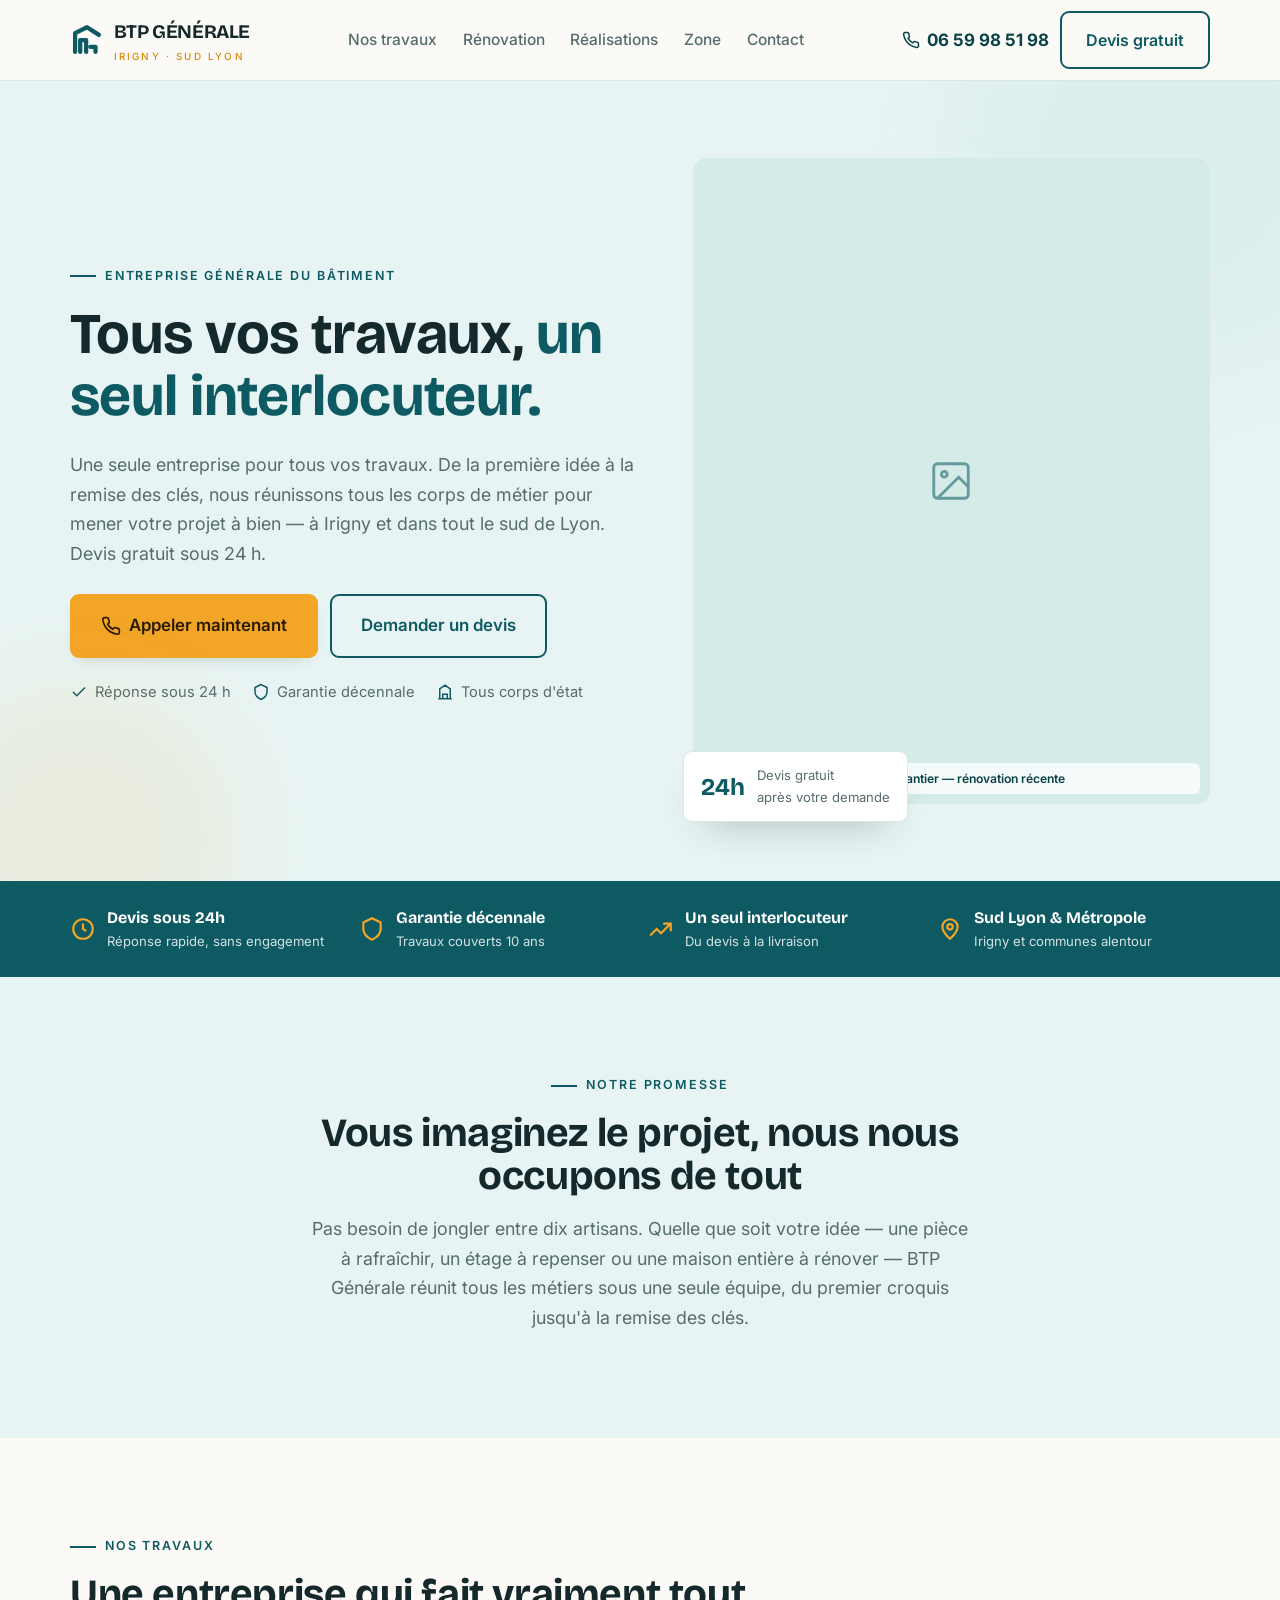
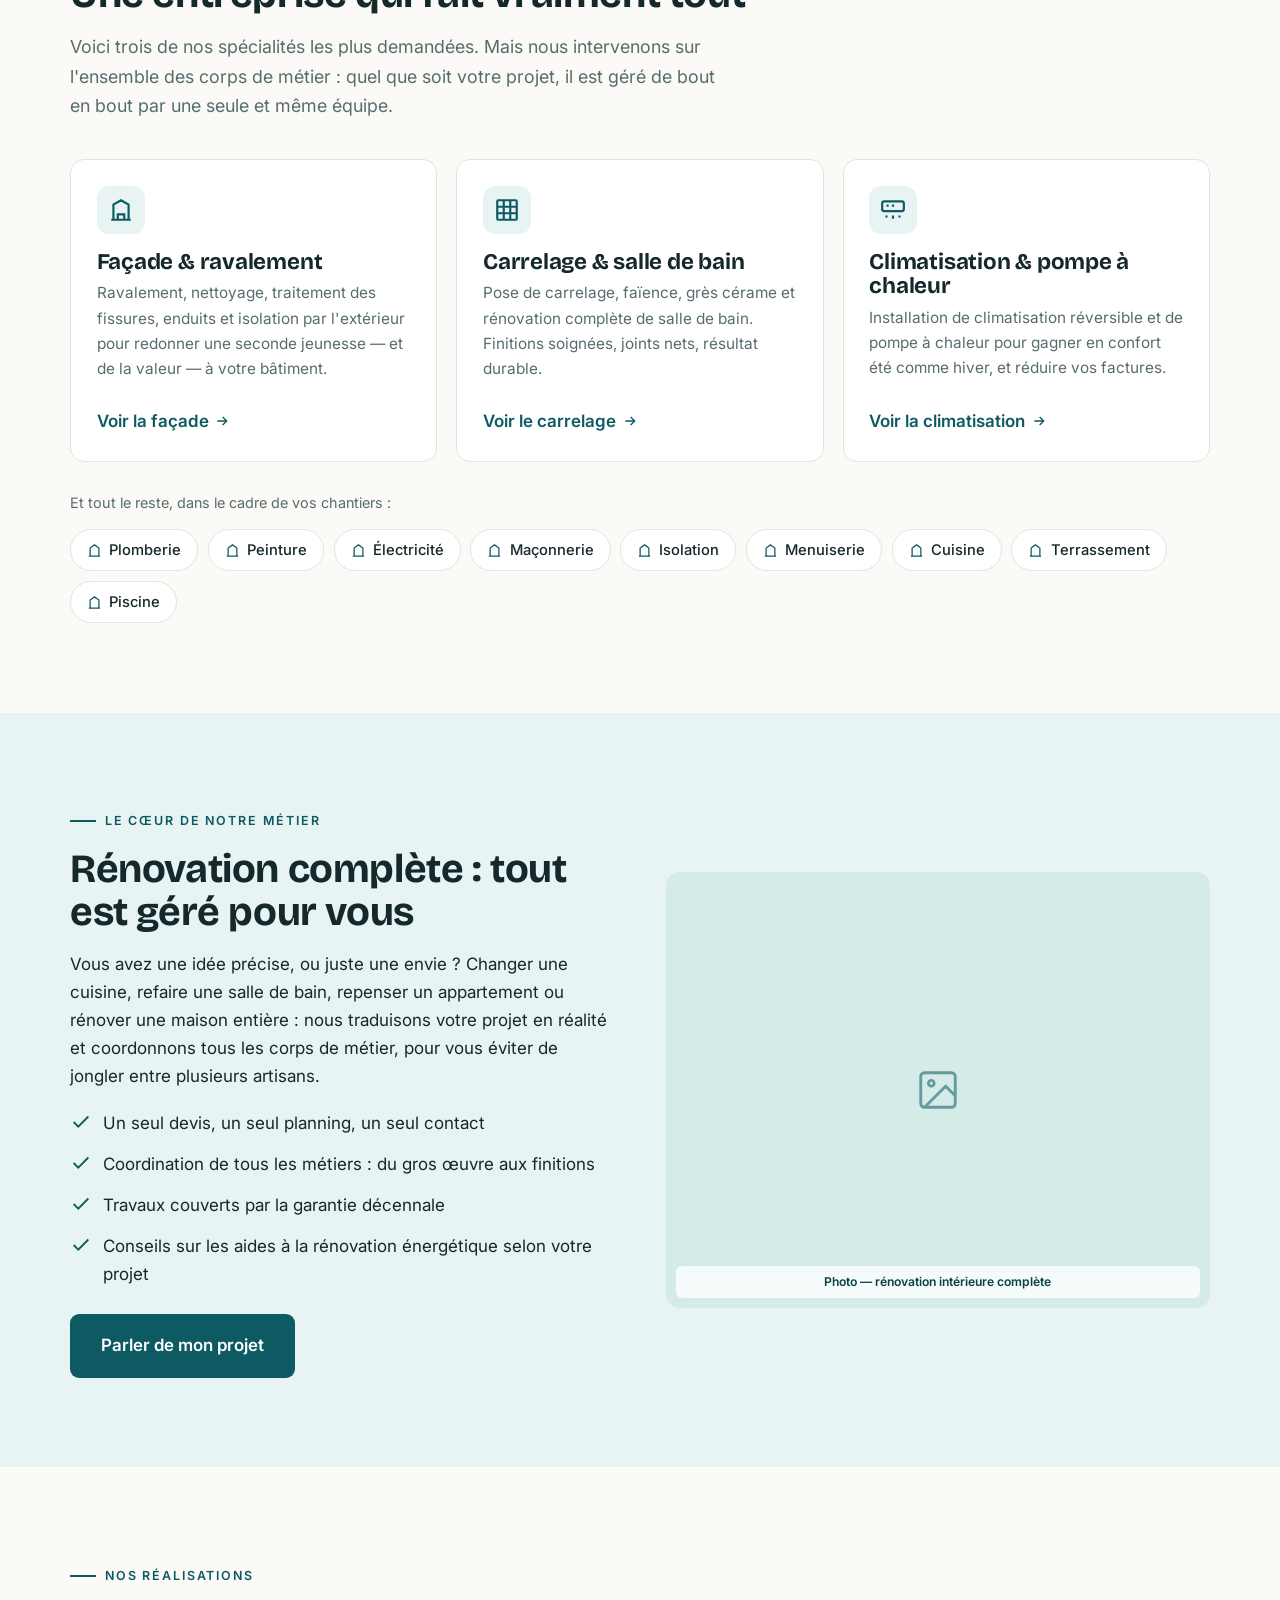
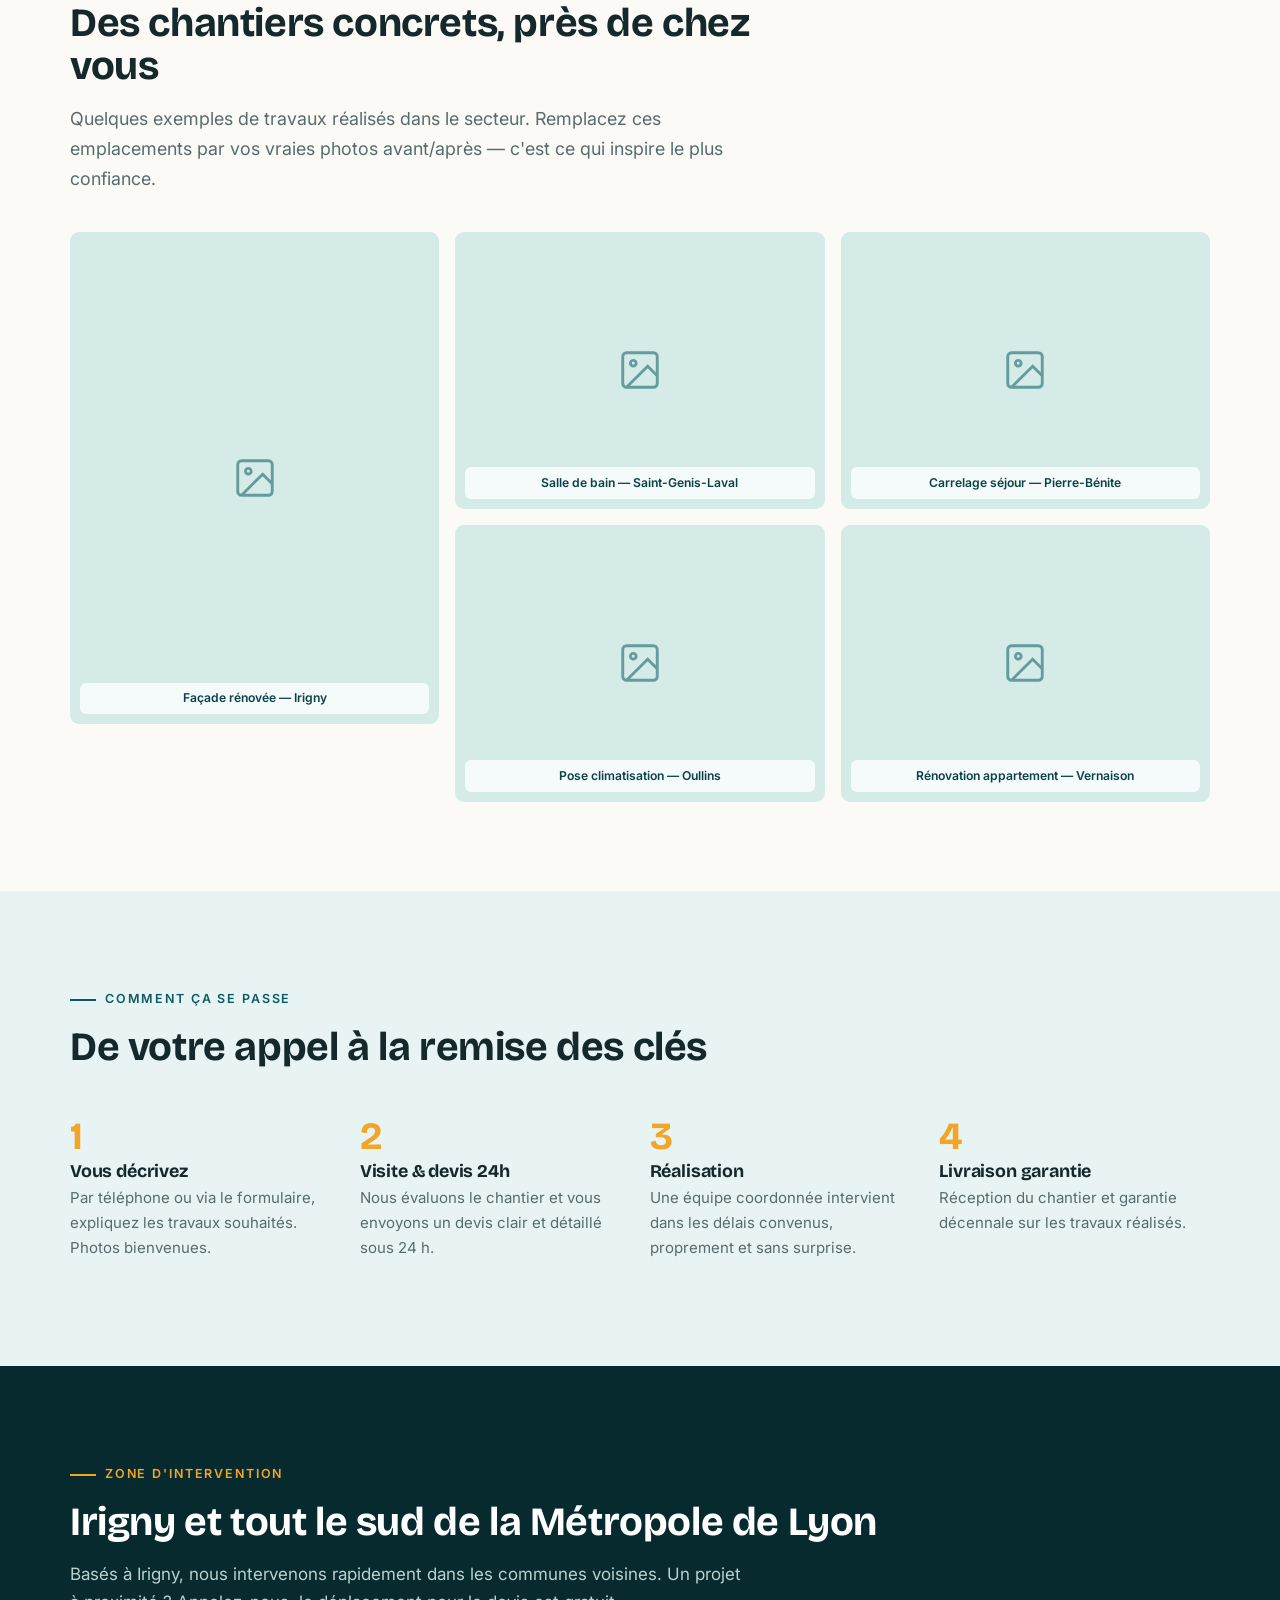
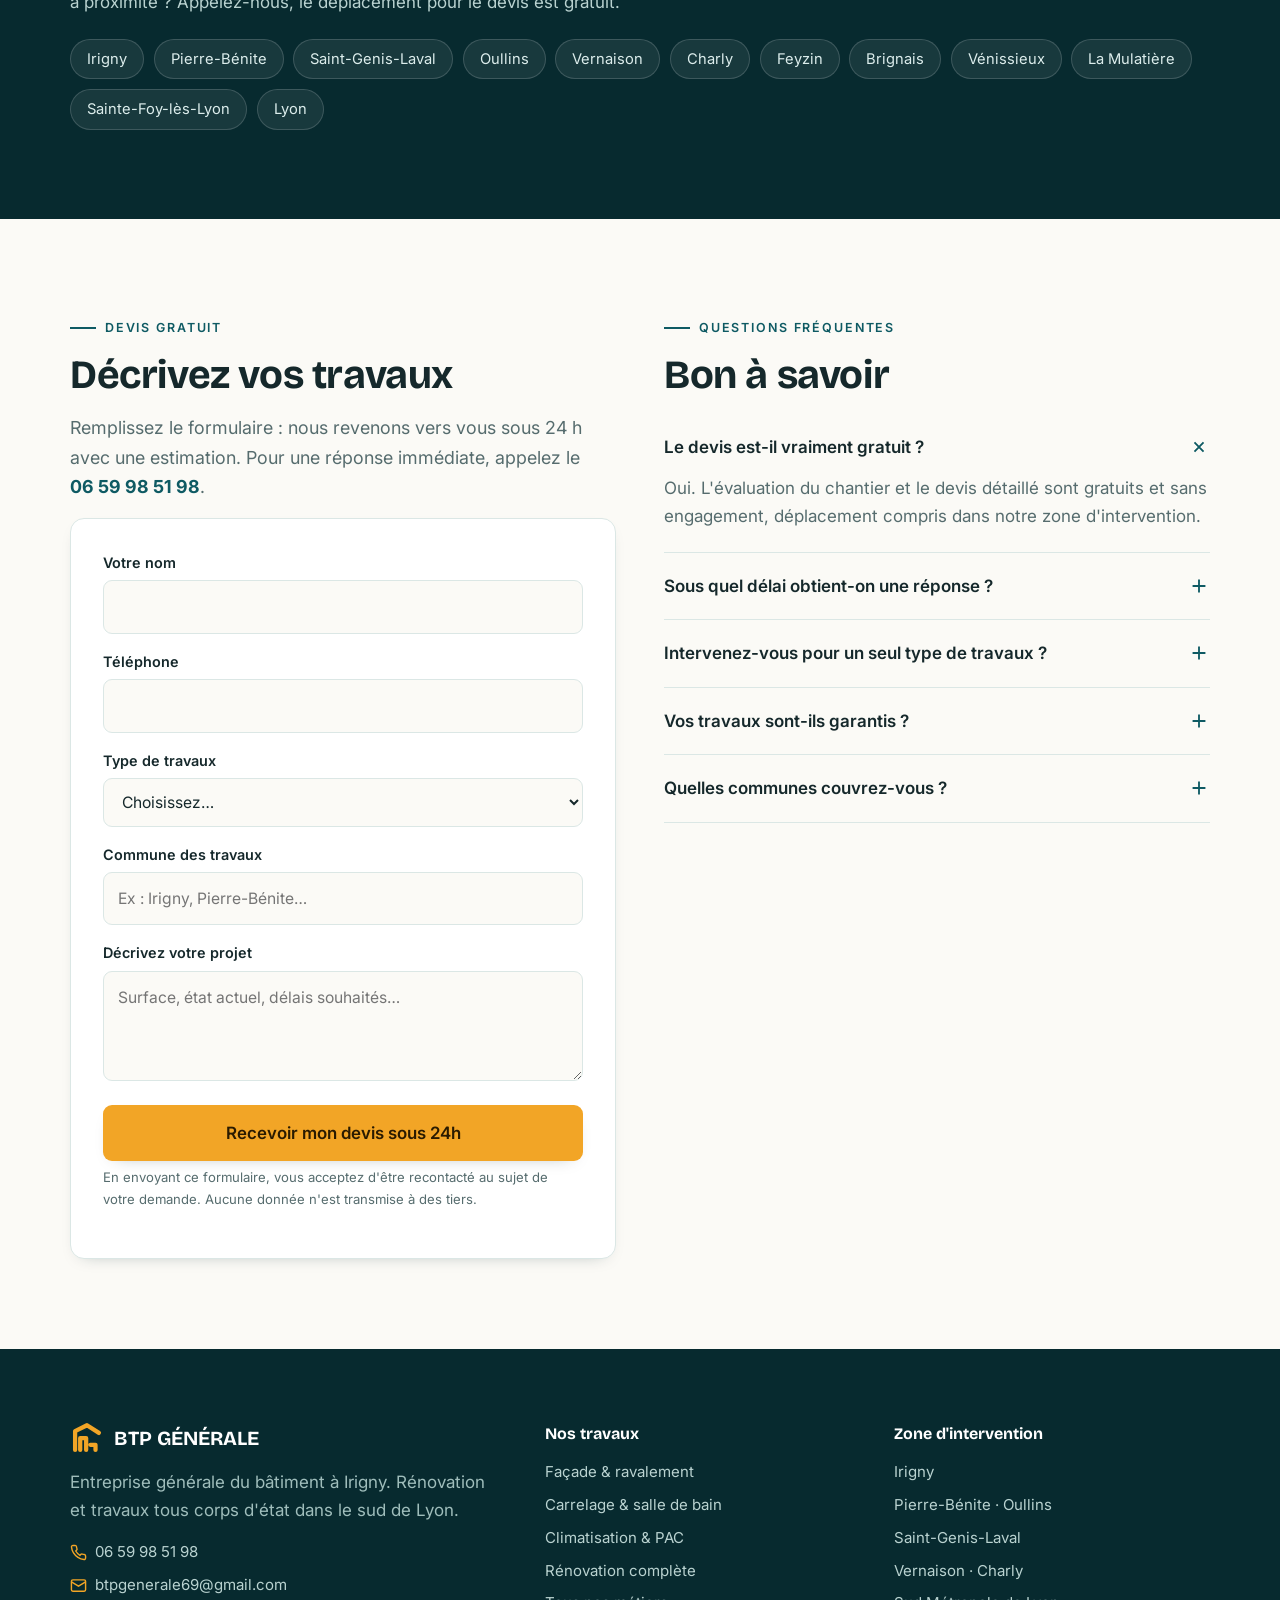
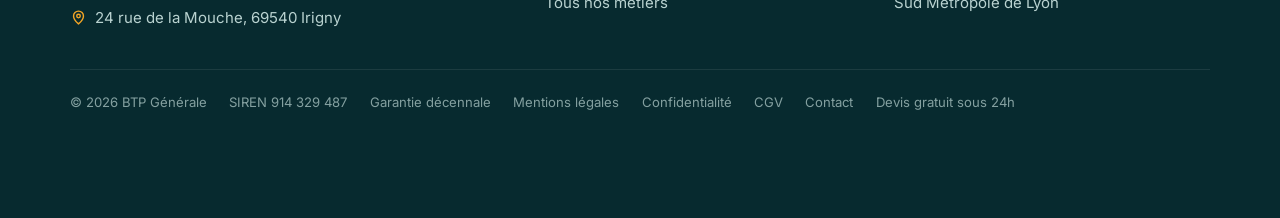
==== commit 96023d3e: "Add files via upload" ====
--- a/index.html
+++ b/index.html
@@ -366,6 +366,10 @@
     <span>© <span id="year"></span> BTP Générale</span>
     <span>SIREN 914 329 487</span>
     <span>Garantie décennale</span>
+    <a href="mentions-legales.html">Mentions légales</a>
+    <a href="politique-confidentialite.html">Confidentialité</a>
+    <a href="cgv.html">CGV</a>
+    <a href="contact.html">Contact</a>
     <span>Devis gratuit sous 24h</span>
   </div>
 </footer>
